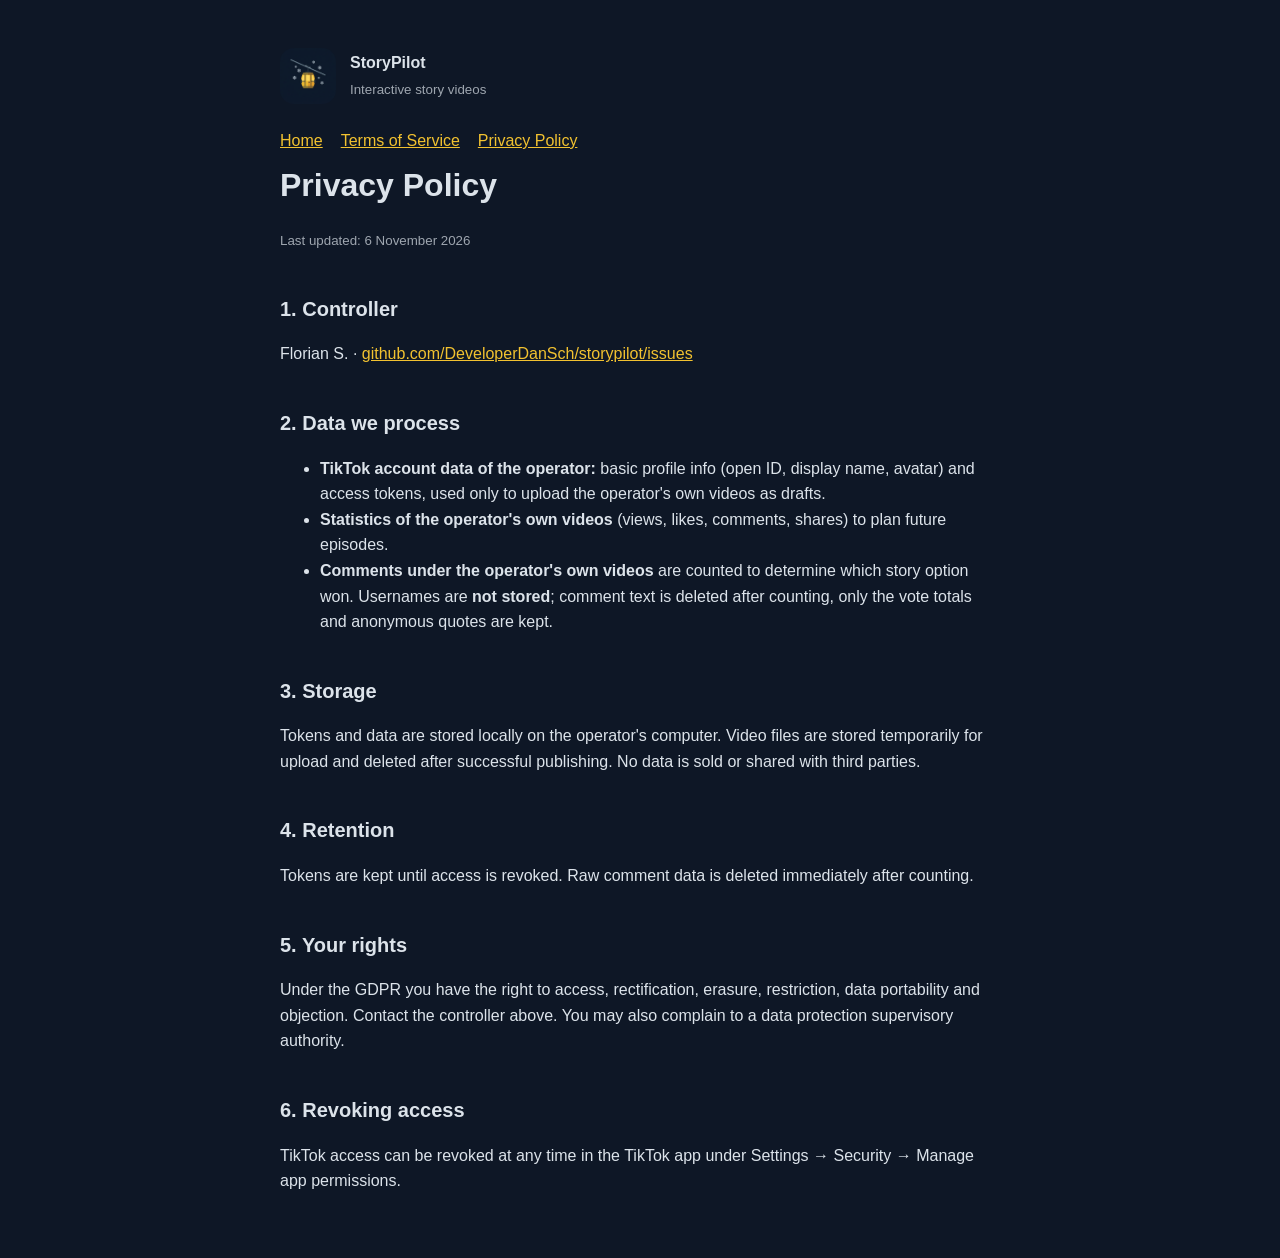
==== privacy.html @ 0abeeb53 "StoryPilot website: home, terms, privacy, TikTok callback" ====
<!doctype html><html lang="en"><head><meta charset="utf-8"><meta name="viewport" content="width=device-width,initial-scale=1"><link rel="stylesheet" href="style.css"><title>StoryPilot – Privacy Policy</title></head><body><main><header><img src="icon.png" alt=""><div><strong>StoryPilot</strong><br><small>Interactive story videos</small></div></header><nav><a href="index.html">Home</a><a href="terms.html">Terms of Service</a><a href="privacy.html">Privacy Policy</a></nav>
<h1>Privacy Policy</h1><p><small>Last updated: 6 November 2026</small></p>
<h2>1. Controller</h2><p>Florian S. · <a href="https://github.com/DeveloperDanSch/storypilot/issues">github.com/DeveloperDanSch/storypilot/issues</a></p>
<h2>2. Data we process</h2><ul>
<li><strong>TikTok account data of the operator:</strong> basic profile info (open ID, display name, avatar) and access tokens, used only to upload the operator's own videos as drafts.</li>
<li><strong>Statistics of the operator's own videos</strong> (views, likes, comments, shares) to plan future episodes.</li>
<li><strong>Comments under the operator's own videos</strong> are counted to determine which story option won. Usernames are <strong>not stored</strong>; comment text is deleted after counting, only the vote totals and anonymous quotes are kept.</li></ul>
<h2>3. Storage</h2><p>Tokens and data are stored locally on the operator's computer. Video files are stored temporarily for upload and deleted after successful publishing. No data is sold or shared with third parties.</p>
<h2>4. Retention</h2><p>Tokens are kept until access is revoked. Raw comment data is deleted immediately after counting.</p>
<h2>5. Your rights</h2><p>Under the GDPR you have the right to access, rectification, erasure, restriction, data portability and objection. Contact the controller above. You may also complain to a data protection supervisory authority.</p>
<h2>6. Revoking access</h2><p>TikTok access can be revoked at any time in the TikTok app under Settings → Security → Manage app permissions.</p></main></body></html>
---- style.css ----
:root{--bg:#0E1726;--card:#1F2A37;--text:#DCE3EA;--accent:#F2C230}
*{box-sizing:border-box}body{margin:0;background:var(--bg);color:var(--text);font:16px/1.6 -apple-system,BlinkMacSystemFont,"Segoe UI",Inter,sans-serif}
main{max-width:760px;margin:0 auto;padding:48px 20px}a{color:var(--accent)}h1{font-size:32px;margin:.2em 0}h2{font-size:20px;margin-top:2em}
header{display:flex;align-items:center;gap:14px}header img{width:56px;height:56px;border-radius:14px}nav{margin-top:24px;display:flex;gap:18px}
.card{background:var(--card);border-radius:14px;padding:20px 24px;margin-top:24px}small{opacity:.7}
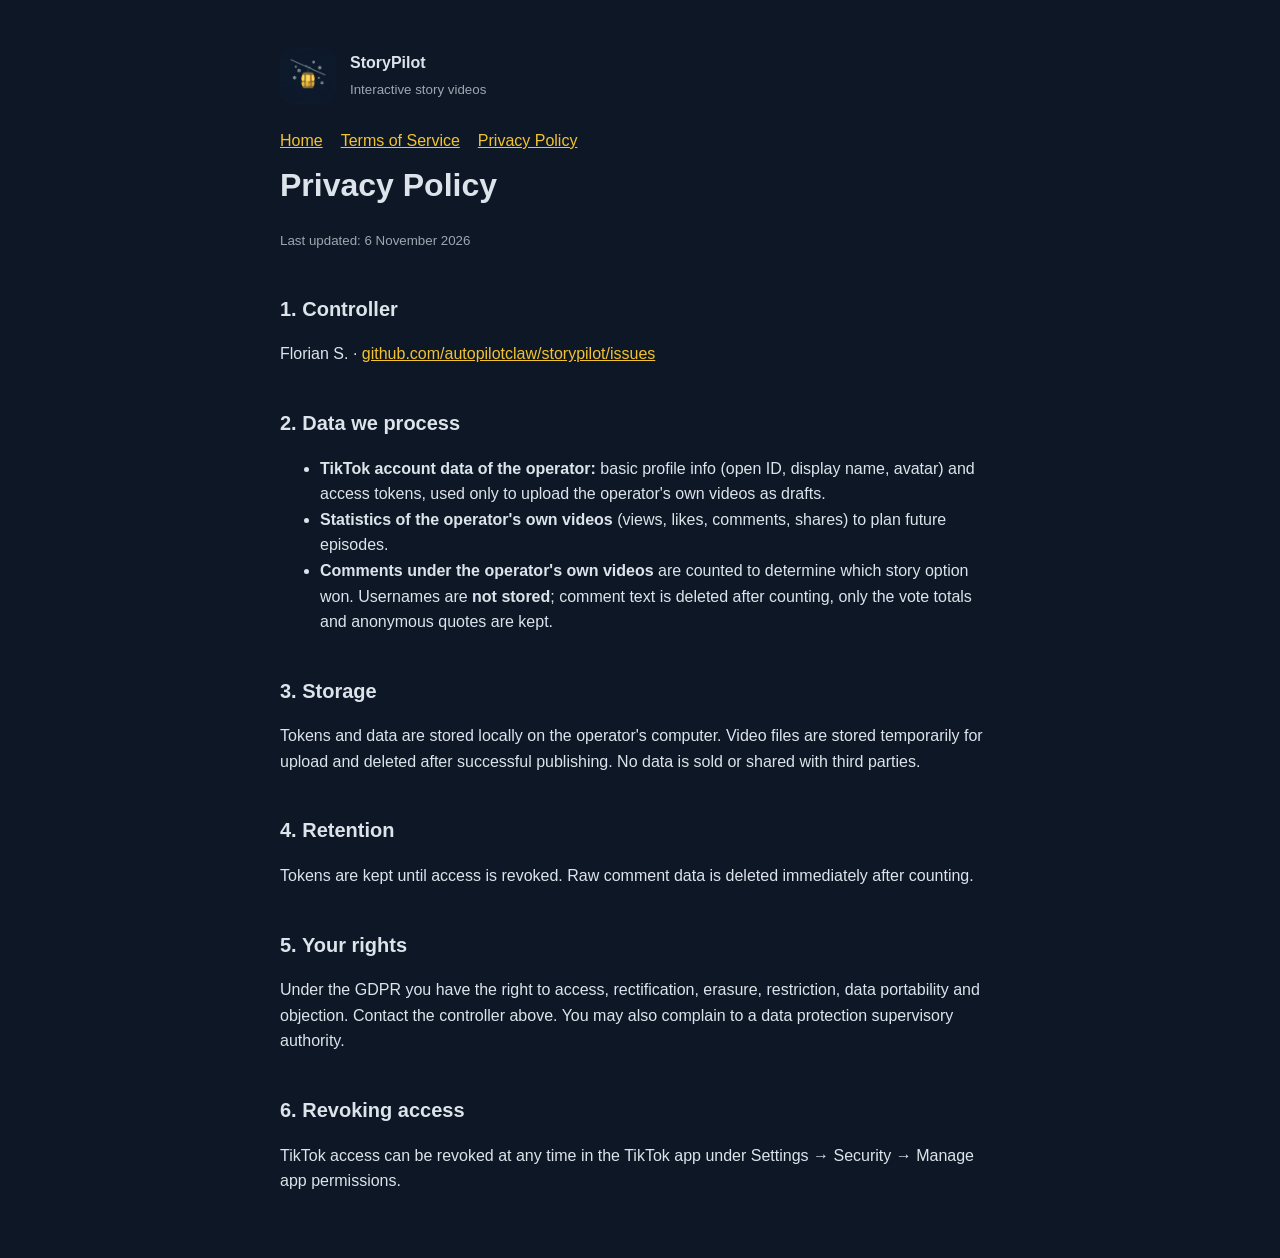
==== commit 75c17dcf: "Update contact links to new username" ====
--- a/privacy.html
+++ b/privacy.html
@@ -1,6 +1,6 @@
 <!doctype html><html lang="en"><head><meta charset="utf-8"><meta name="viewport" content="width=device-width,initial-scale=1"><link rel="stylesheet" href="style.css"><title>StoryPilot – Privacy Policy</title></head><body><main><header><img src="icon.png" alt=""><div><strong>StoryPilot</strong><br><small>Interactive story videos</small></div></header><nav><a href="index.html">Home</a><a href="terms.html">Terms of Service</a><a href="privacy.html">Privacy Policy</a></nav>
 <h1>Privacy Policy</h1><p><small>Last updated: 6 November 2026</small></p>
-<h2>1. Controller</h2><p>Florian S. · <a href="https://github.com/DeveloperDanSch/storypilot/issues">github.com/DeveloperDanSch/storypilot/issues</a></p>
+<h2>1. Controller</h2><p>Florian S. · <a href="https://github.com/autopilotclaw/storypilot/issues">github.com/autopilotclaw/storypilot/issues</a></p>
 <h2>2. Data we process</h2><ul>
 <li><strong>TikTok account data of the operator:</strong> basic profile info (open ID, display name, avatar) and access tokens, used only to upload the operator's own videos as drafts.</li>
 <li><strong>Statistics of the operator's own videos</strong> (views, likes, comments, shares) to plan future episodes.</li>
